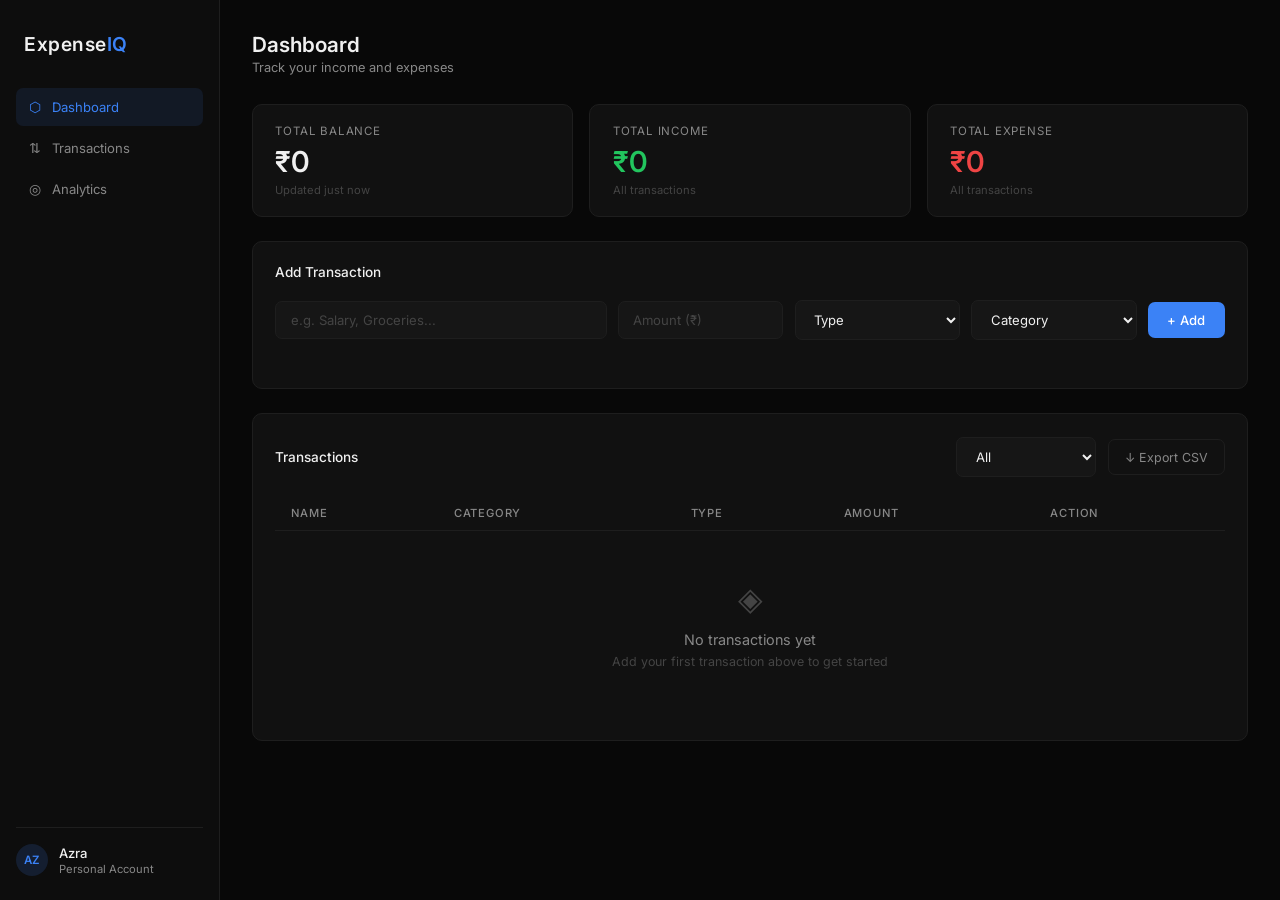
==== expense-tracker/index.html @ b8f83e7a "first commit" ====
<!DOCTYPE html>
<html lang="en">
<head>
    <meta charset="UTF-8">
    <meta name="viewport" content="width=device-width, initial-scale=1.0">
    <title>ExpenseIQ — Financial Dashboard</title>
    <link href="https://fonts.googleapis.com/css2?family=Inter:wght@300;400;500;600&display=swap" rel="stylesheet">
    <link rel="stylesheet" href="style.css">
</head>
<body>

    <!-- SIDEBAR -->
    <aside class="sidebar">
        <div class="sidebar-logo">Expense<span>IQ</span></div>
        <nav class="sidebar-nav">
            <a href="#" class="nav-item active">
                <span class="nav-icon">⬡</span>
                Dashboard
            </a>
            <a href="#" class="nav-item">
                <span class="nav-icon">⇅</span>
                Transactions
            </a>
            <a href="#" class="nav-item">
                <span class="nav-icon">◎</span>
                Analytics
            </a>
        </nav>
        <div class="sidebar-bottom">
            <div class="user-info">
                <div class="user-avatar">AZ</div>
                <div>
                    <p class="user-name">Azra</p>
                    <p class="user-role">Personal Account</p>
                </div>
            </div>
        </div>
    </aside>

    <!-- MAIN -->
    <main class="main">

        <!-- TOP BAR -->
        <header class="topbar">
            <div>
                <h1 class="page-title">Dashboard</h1>
                <p class="page-sub">Track your income and expenses</p>
            </div>
        </header>

        <!-- CARDS ROW -->
        <div class="cards-row">
            <div class="card balance-card">
                <p class="card-label">Total Balance</p>
                <p class="card-amount" id="total-balance">₹0</p>
                <p class="card-sub">Updated just now</p>
            </div>
            <div class="card income-card">
                <p class="card-label">Total Income</p>
                <p class="card-amount income-val" id="total-income">₹0</p>
                <p class="card-sub">All transactions</p>
            </div>
            <div class="card expense-card">
                <p class="card-label">Total Expense</p>
                <p class="card-amount expense-val" id="total-expense">₹0</p>
                <p class="card-sub">All transactions</p>
            </div>
        </div>

        <!-- ADD FORM -->
        <div class="section-card">
            <p class="section-heading">Add Transaction</p>
            <div class="form-row">
                <input type="text"   id="inp-name"     class="inp" placeholder="e.g. Salary, Groceries...">
                <input type="number" id="inp-amount"   class="inp" placeholder="Amount (₹)">
                <select id="inp-type" class="inp">
                    <option value="">Type</option>
                    <option value="income">Income</option>
                    <option value="expense">Expense</option>
                </select>
                <select id="inp-category" class="inp">
                    <option value="">Category</option>
                    <option value="Salary">Salary</option>
                    <option value="Food">Food</option>
                    <option value="Transport">Transport</option>
                    <option value="Shopping">Shopping</option>
                    <option value="Bills">Bills</option>
                    <option value="Other">Other</option>
                </select>
                <button id="add-btn" class="btn-add">+ Add</button>
            </div>
            <p class="error-msg" id="error-msg"></p>
        </div>

        <!-- TRANSACTIONS TABLE -->
        <div class="section-card">
            <div class="table-topbar">
                <p class="section-heading" style="margin:0;">Transactions</p>
                <div class="table-actions">
                    <select id="filter-select" class="inp filter-inp">
                        <option value="all">All</option>
                        <option value="income">Income Only</option>
                        <option value="expense">Expense Only</option>
                    </select>
                    <button id="export-btn" class="btn-export">↓ Export CSV</button>
                </div>
            </div>

            <div class="table-wrap">
                <table id="transactions-table">
                    <thead>
                        <tr>
                            <th>Name</th>
                            <th>Category</th>
                            <th>Type</th>
                            <th>Amount</th>
                            <th>Action</th>
                        </tr>
                    </thead>
                    <tbody id="tbody"></tbody>
                </table>
            </div>

            <div class="empty-state" id="empty-state">
                <div class="empty-icon">◈</div>
                <p>No transactions yet</p>
                <span>Add your first transaction above to get started</span>
            </div>
        </div>

    </main>

    <script src="script.js"></script>
</body>
</html>
---- expense-tracker/style.css ----
/* ===== RESET ===== */
* { margin: 0; padding: 0; box-sizing: border-box; }

:root {
    --bg:      #080808;
    --sidebar: #0d0d0d;
    --card:    #111111;
    --surface: #161616;
    --border:  #1e1e1e;
    --blue:    #3b82f6;
    --green:   #22c55e;
    --red:     #ef4444;
    --text:    #f0f0f0;
    --muted:   #888;
    --muted2:  #444;
    --radius:  10px;
}

body {
    font-family: 'Inter', sans-serif;
    background: var(--bg);
    color: var(--text);
    display: flex;
    min-height: 100vh;
    font-size: 14px;
}

/* ===== SIDEBAR ===== */
.sidebar {
    width: 220px;
    flex-shrink: 0;
    background: var(--sidebar);
    border-right: 1px solid var(--border);
    display: flex;
    flex-direction: column;
    padding: 1.5rem 1rem;
    position: fixed;
    top: 0; left: 0; bottom: 0;
}

.sidebar-logo {
    font-size: 1.2rem;
    font-weight: 600;
    color: var(--text);
    letter-spacing: 0.5px;
    padding: 0.5rem 0.5rem 2rem;
}

.sidebar-logo span { color: var(--blue); }

.sidebar-nav {
    display: flex;
    flex-direction: column;
    gap: 0.2rem;
    flex: 1;
}

.nav-item {
    display: flex;
    align-items: center;
    gap: 0.7rem;
    padding: 0.65rem 0.8rem;
    border-radius: 7px;
    font-size: 0.82rem;
    color: var(--muted);
    text-decoration: none;
    transition: all 0.2s;
}

.nav-item:hover { background: var(--surface); color: var(--text); }
.nav-item.active { background: rgba(59,130,246,0.1); color: var(--blue); }

.nav-icon { font-size: 0.9rem; }

.sidebar-bottom {
    border-top: 1px solid var(--border);
    padding-top: 1rem;
}

.user-info {
    display: flex;
    align-items: center;
    gap: 0.7rem;
}

.user-avatar {
    width: 32px; height: 32px;
    border-radius: 50%;
    background: rgba(59,130,246,0.15);
    color: var(--blue);
    display: flex;
    align-items: center;
    justify-content: center;
    font-size: 0.72rem;
    font-weight: 600;
    flex-shrink: 0;
}

.user-name { font-size: 0.82rem; font-weight: 500; }
.user-role { font-size: 0.7rem; color: var(--muted); margin-top: 1px; }

/* ===== MAIN ===== */
.main {
    margin-left: 220px;
    flex: 1;
    padding: 2rem;
    max-width: calc(100% - 220px);
}

/* ===== TOPBAR ===== */
.topbar {
    margin-bottom: 1.8rem;
}

.page-title { font-size: 1.3rem; font-weight: 600; }
.page-sub { font-size: 0.8rem; color: var(--muted); margin-top: 3px; }

/* ===== CARDS ===== */
.cards-row {
    display: grid;
    grid-template-columns: repeat(3, 1fr);
    gap: 1rem;
    margin-bottom: 1.5rem;
}

.card {
    background: var(--card);
    border: 1px solid var(--border);
    border-radius: var(--radius);
    padding: 1.2rem 1.4rem;
    transition: border-color 0.2s;
}

.card:hover { border-color: #2a2a2a; }

.card-label {
    font-size: 0.72rem;
    color: var(--muted);
    text-transform: uppercase;
    letter-spacing: 0.8px;
    margin-bottom: 0.6rem;
}

.card-amount {
    font-size: 1.8rem;
    font-weight: 600;
    color: var(--text);
    margin-bottom: 0.4rem;
    line-height: 1;
}

.income-val  { color: var(--green); }
.expense-val { color: var(--red); }

.card-sub { font-size: 0.7rem; color: var(--muted2); }

/* ===== SECTION CARD ===== */
.section-card {
    background: var(--card);
    border: 1px solid var(--border);
    border-radius: var(--radius);
    padding: 1.4rem;
    margin-bottom: 1.5rem;
}

.section-heading {
    font-size: 0.85rem;
    font-weight: 500;
    color: var(--text);
    margin-bottom: 1.2rem;
}

/* ===== FORM ===== */
.form-row {
    display: grid;
    grid-template-columns: 2fr 1fr 1fr 1fr auto;
    gap: 0.7rem;
    align-items: center;
}

.inp {
    background: var(--surface);
    border: 1px solid var(--border);
    border-radius: 7px;
    padding: 0.65rem 0.9rem;
    color: var(--text);
    font-family: 'Inter', sans-serif;
    font-size: 0.82rem;
    outline: none;
    transition: border-color 0.2s;
    width: 100%;
}

.inp:focus { border-color: var(--blue); }
.inp::placeholder { color: var(--muted2); }

.inp option {
    background: var(--surface);
    color: var(--text);
}

.btn-add {
    background: var(--blue);
    color: white;
    border: none;
    border-radius: 7px;
    padding: 0.65rem 1.2rem;
    font-family: 'Inter', sans-serif;
    font-size: 0.82rem;
    font-weight: 500;
    cursor: pointer;
    white-space: nowrap;
    transition: opacity 0.2s, transform 0.1s;
}

.btn-add:hover { opacity: 0.88; transform: translateY(-1px); }

.error-msg {
    font-size: 0.75rem;
    color: var(--red);
    margin-top: 0.6rem;
    min-height: 1rem;
}

/* ===== TABLE TOPBAR ===== */
.table-topbar {
    display: flex;
    justify-content: space-between;
    align-items: center;
    margin-bottom: 1.2rem;
}

.table-actions {
    display: flex;
    gap: 0.7rem;
    align-items: center;
}

.filter-inp { width: 140px; }

.btn-export {
    background: transparent;
    border: 1px solid var(--border);
    border-radius: 7px;
    padding: 0.62rem 1rem;
    color: var(--muted);
    font-family: 'Inter', sans-serif;
    font-size: 0.78rem;
    cursor: pointer;
    white-space: nowrap;
    transition: all 0.2s;
}

.btn-export:hover { border-color: var(--blue); color: var(--blue); }

/* ===== TABLE ===== */
.table-wrap { overflow-x: auto; }

table {
    width: 100%;
    border-collapse: collapse;
}

thead th {
    text-align: left;
    font-size: 0.7rem;
    font-weight: 500;
    color: var(--muted);
    text-transform: uppercase;
    letter-spacing: 0.8px;
    padding: 0.6rem 1rem;
    border-bottom: 1px solid var(--border);
}

tbody tr {
    border-bottom: 1px solid var(--border);
    transition: background 0.15s;
}

tbody tr:last-child { border-bottom: none; }
tbody tr:hover { background: var(--surface); }

tbody td {
    padding: 0.85rem 1rem;
    font-size: 0.82rem;
    color: var(--text);
}

/* Type badge */
.badge {
    display: inline-block;
    font-size: 0.68rem;
    padding: 0.2rem 0.65rem;
    border-radius: 99px;
    font-weight: 500;
}

.badge-income  { background: rgba(34,197,94,0.1);  color: var(--green); }
.badge-expense { background: rgba(239,68,68,0.1);  color: var(--red); }

/* Amount colors */
.amount-income  { color: var(--green); font-weight: 500; }
.amount-expense { color: var(--red);   font-weight: 500; }

/* Delete btn */
.btn-delete {
    background: transparent;
    border: 1px solid var(--border);
    border-radius: 5px;
    padding: 0.3rem 0.65rem;
    color: var(--muted);
    font-size: 0.72rem;
    cursor: pointer;
    transition: all 0.2s;
    font-family: 'Inter', sans-serif;
}

.btn-delete:hover { border-color: var(--red); color: var(--red); }

/* ===== EMPTY STATE ===== */
.empty-state {
    text-align: center;
    padding: 3rem 1rem;
    display: none;
}

.empty-state.show { display: block; }

.empty-icon {
    font-size: 2rem;
    color: var(--muted2);
    margin-bottom: 0.8rem;
}

.empty-state p {
    font-size: 0.9rem;
    color: var(--muted);
    margin-bottom: 0.3rem;
}

.empty-state span {
    font-size: 0.78rem;
    color: var(--muted2);
}

/* ===== RESPONSIVE ===== */
@media (max-width: 900px) {
    .sidebar { display: none; }
    .main { margin-left: 0; max-width: 100%; padding: 1.2rem; }
    .cards-row { grid-template-columns: 1fr; }
    .form-row { grid-template-columns: 1fr; }
    .table-topbar { flex-direction: column; align-items: flex-start; gap: 0.8rem; }
}

@media (min-width: 901px) and (max-width: 1200px) {
    .form-row { grid-template-columns: 1fr 1fr; }
    .btn-add { grid-column: span 2; }
}
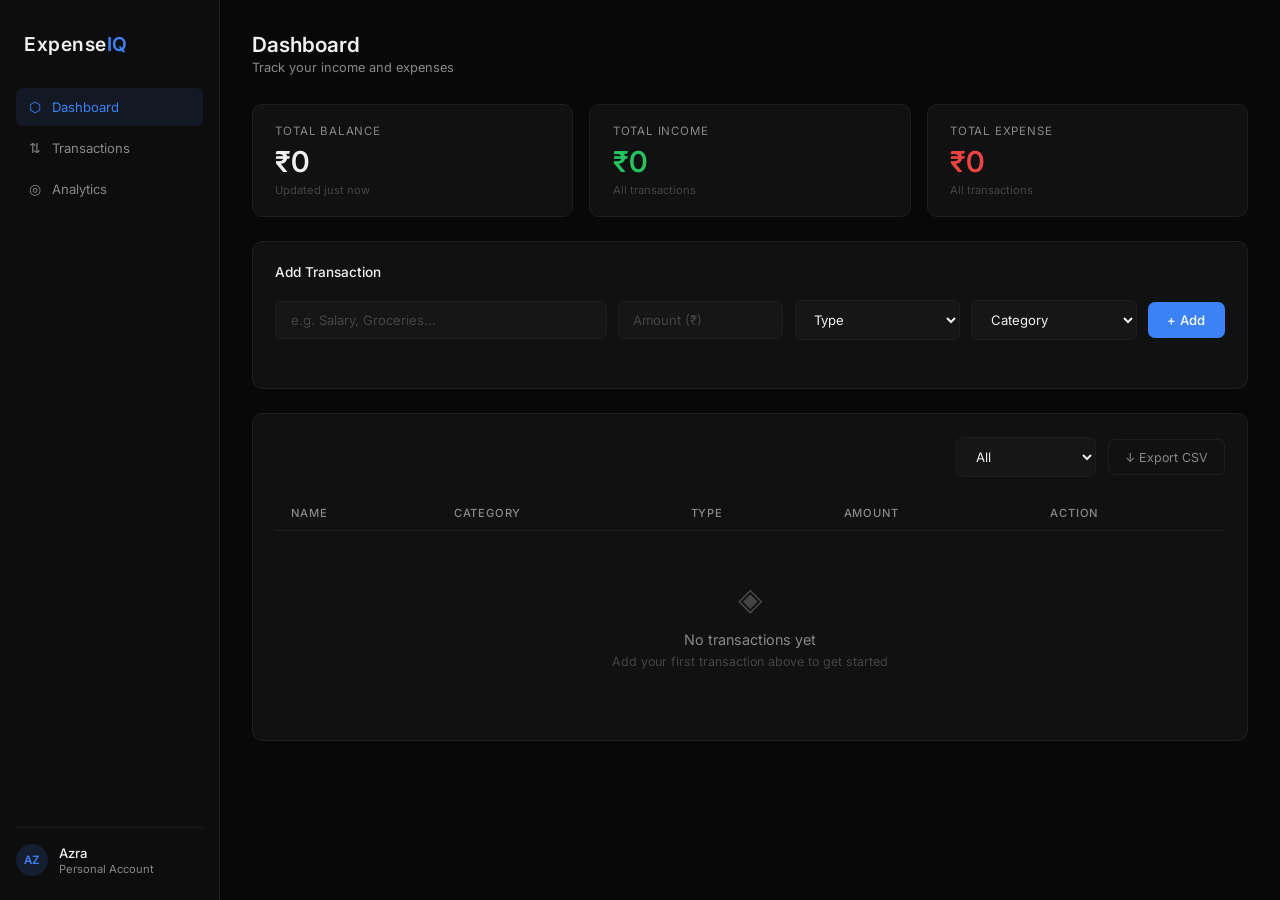
==== commit f7b9cf30: "updated project files and improvements" ====
--- a/expense-tracker/index.html
+++ b/expense-tracker/index.html
@@ -1,5 +1,6 @@
 <!DOCTYPE html>
 <html lang="en">
+
 <head>
     <meta charset="UTF-8">
     <meta name="viewport" content="width=device-width, initial-scale=1.0">
@@ -7,6 +8,7 @@
     <link href="https://fonts.googleapis.com/css2?family=Inter:wght@300;400;500;600&display=swap" rel="stylesheet">
     <link rel="stylesheet" href="style.css">
 </head>
+
 <body>
 
     <!-- SIDEBAR -->
@@ -71,8 +73,8 @@
         <div class="section-card">
             <p class="section-heading">Add Transaction</p>
             <div class="form-row">
-                <input type="text"   id="inp-name"     class="inp" placeholder="e.g. Salary, Groceries...">
-                <input type="number" id="inp-amount"   class="inp" placeholder="Amount (₹)">
+                <input type="text" id="inp-name" class="inp" placeholder="e.g. Salary, Groceries...">
+                <input type="number" id="inp-amount" class="inp" placeholder="Amount (₹)">
                 <select id="inp-type" class="inp">
                     <option value="">Type</option>
                     <option value="income">Income</option>
@@ -95,7 +97,7 @@
         <!-- TRANSACTIONS TABLE -->
         <div class="section-card">
             <div class="table-topbar">
-                <p class="section-heading" style="margin:0;">Transactions</p>
+                <p class="section-heading" style="margin: 0;"></p>
                 <div class="table-actions">
                     <select id="filter-select" class="inp filter-inp">
                         <option value="all">All</option>
@@ -132,4 +134,5 @@
 
     <script src="script.js"></script>
 </body>
+
 </html>
